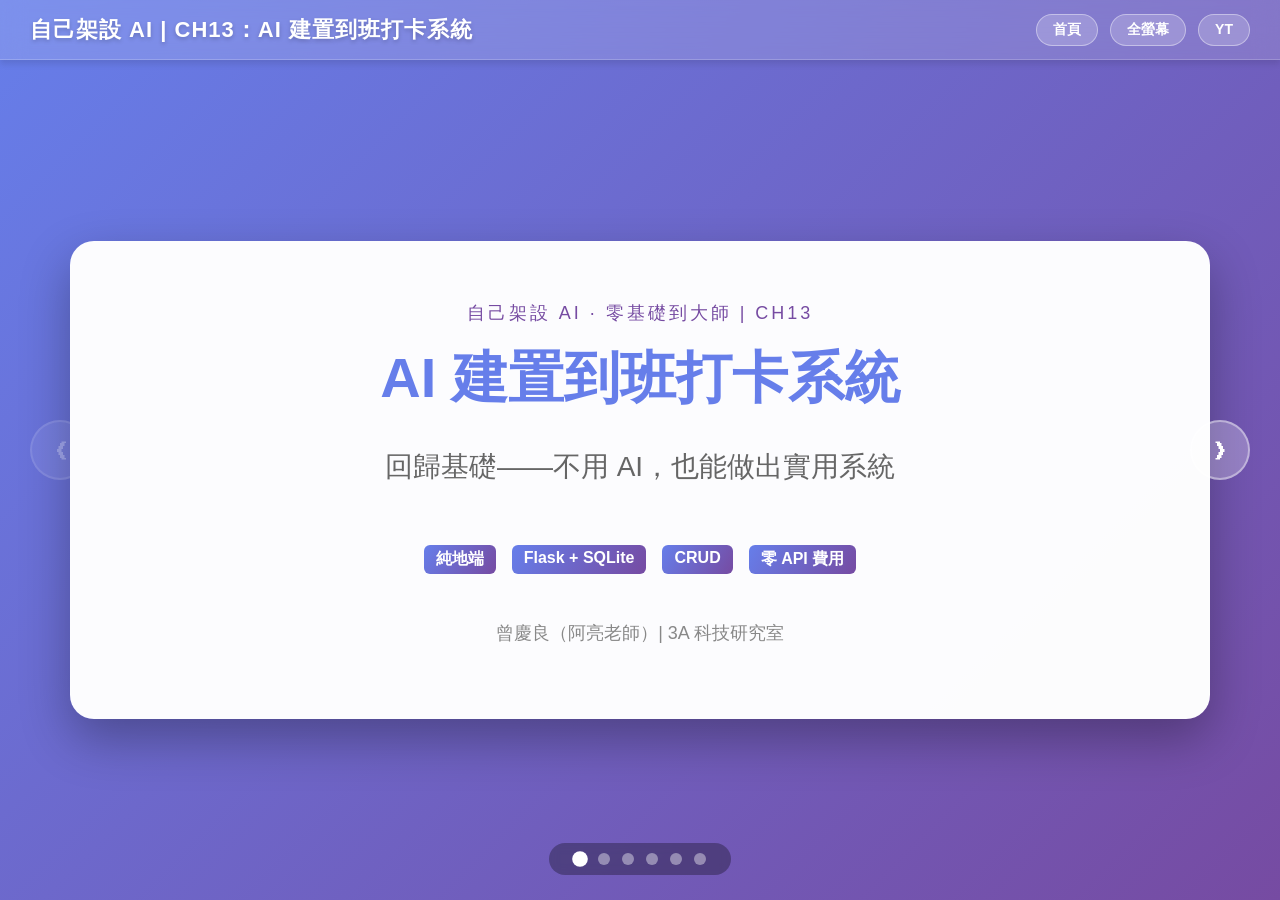
==== 簡報/index.html @ b90b5bf9 "初始化 CH13 到班打卡系統 + 課程簡報 deck" ====
<!DOCTYPE html>
<html lang="zh-TW">
<head>
<meta charset="UTF-8">
<meta name="viewport" content="width=device-width, initial-scale=1.0">
<title>CH13 · AI 建置到班打卡系統</title>
<style>
  * { margin:0; padding:0; box-sizing:border-box; }
  body { font-family:'Microsoft JhengHei','Segoe UI',Arial,sans-serif; background:linear-gradient(135deg,#667eea 0%,#764ba2 100%); min-height:100vh; overflow:hidden; color:#333; }
  .nav-bar { position:fixed; top:0; left:0; right:0; height:60px; background:rgba(255,255,255,.15); backdrop-filter:blur(12px); border-bottom:1px solid rgba(255,255,255,.2); display:flex; justify-content:space-between; align-items:center; padding:0 30px; z-index:10000; box-shadow:0 4px 6px rgba(0,0,0,.1); }
  .nav-title { font-size:22px; font-weight:700; color:#fff; letter-spacing:1px; text-shadow:0 2px 4px rgba(0,0,0,.2); }
  .nav-buttons { display:flex; gap:12px; }
  .nav-btn { background:rgba(255,255,255,.2); border:1px solid rgba(255,255,255,.4); color:#fff; padding:6px 16px; border-radius:20px; cursor:pointer; font-size:14px; font-weight:600; text-decoration:none!important; transition:all .3s; }
  .nav-btn:hover { background:rgba(255,255,255,.4); transform:translateY(-2px); }
  .nav-arrow { position:fixed; top:50%; transform:translateY(-50%); background:rgba(255,255,255,.25); color:#fff; width:60px; height:60px; border-radius:50%; border:2px solid rgba(255,255,255,.4); font-size:24px; cursor:pointer; z-index:9000; transition:all .3s; display:flex; align-items:center; justify-content:center; }
  .nav-arrow:hover { background:rgba(255,255,255,.5); transform:translateY(-50%) scale(1.1); }
  .prev-arrow { left:30px; } .next-arrow { right:30px; }
  .nav-arrow:disabled { opacity:.3; cursor:not-allowed; }
  .slide-container { width:100%; height:100vh; padding-top:60px; position:relative; z-index:1; }
  .slide { position:absolute; top:60px; left:0; width:100%; height:calc(100vh - 60px); display:none; align-items:center; justify-content:center; padding:40px; opacity:0; transition:opacity .4s; z-index:10; }
  .slide.active { display:flex; opacity:1; z-index:20; }
  .content-card { background:rgba(255,255,255,.98); border-radius:24px; box-shadow:0 20px 50px rgba(0,0,0,.3); padding:56px; max-width:1400px; width:95%; max-height:88vh; overflow-y:auto; }
  h1 { color:#667eea; font-size:52px; margin-bottom:24px; text-align:center; }
  h2 { color:#764ba2; font-size:36px; margin-bottom:26px; border-bottom:3px solid #667eea; padding-bottom:12px; }
  h3 { color:#667eea; font-size:23px; margin:4px 0 8px; }
  p,li { font-size:21px; line-height:1.85; color:#444; margin-bottom:12px; }
  ul,ol { margin-left:28px; }
  .subtitle { font-size:28px; color:#666; text-align:center; margin-bottom:20px; }
  .highlight { background:linear-gradient(120deg,#667eea,#764ba2); padding:4px 12px; border-radius:6px; font-weight:bold; color:#fff; display:inline-block; margin:3px; }
  .tag-container { display:flex; justify-content:center; flex-wrap:wrap; gap:10px; margin-top:30px; }
  .grid { display:grid; grid-template-columns:repeat(auto-fit,minmax(280px,1fr)); gap:20px; margin-top:22px; }
  .card { background:linear-gradient(145deg,#f8f9ff,#fff); padding:26px; border-radius:16px; border:2px solid #e8eaff; transition:all .3s; }
  .card:hover { transform:translateY(-6px); border-color:#667eea; box-shadow:0 10px 26px rgba(102,126,234,.2); }
  .ico { font-size:44px; display:block; margin-bottom:10px; }
  .box { padding:22px 25px; border-radius:12px; margin:20px 0; border-left:6px solid; font-size:20px; }
  .info { background:#e8f4fd; border-color:#667eea; color:#1a365d; }
  .success { background:#e6ffed; border-color:#48bb78; color:#22543d; }
  .warning { background:#fef3cd; border-color:#f6ad55; color:#744210; }
  .flow { display:flex; align-items:center; justify-content:center; gap:14px; flex-wrap:wrap; margin:24px 0; }
  .flow .node { background:linear-gradient(135deg,#667eea,#764ba2); color:#fff; padding:16px 24px; border-radius:14px; font-size:20px; font-weight:700; }
  .flow .arr { font-size:28px; color:#764ba2; }
  .indicators { position:fixed; bottom:25px; left:50%; transform:translateX(-50%); display:flex; gap:12px; z-index:4000; padding:10px 25px; background:rgba(0,0,0,.3); border-radius:30px; backdrop-filter:blur(5px); }
  .dot { width:12px; height:12px; background:rgba(255,255,255,.4); border-radius:50%; cursor:pointer; transition:all .3s; }
  .dot.active { background:#fff; transform:scale(1.3); }
</style>
</head>
<body>
<div class="nav-bar">
  <div class="nav-title">自己架設 AI | CH13：AI 建置到班打卡系統</div>
  <div class="nav-buttons">
    <button class="nav-btn" onclick="goToSlide(0)">首頁</button>
    <button class="nav-btn" onclick="toggleFullscreen()">全螢幕</button>
    <a href="https://www.youtube.com/@Liang-yt02" target="_blank" class="nav-btn">YT</a>
  </div>
</div>
<div class="slide-container">

  <div class="slide active"><div class="content-card" style="text-align:center;display:flex;flex-direction:column;justify-content:center;align-items:center;">
    <p style="color:#764ba2;letter-spacing:3px;font-size:18px;margin-bottom:10px;">自己架設 AI · 零基礎到大師 | CH13</p>
    <h1 style="font-size:56px;">AI 建置到班打卡系統</h1>
    <p class="subtitle">回歸基礎——不用 AI，也能做出實用系統</p>
    <div class="tag-container"><span class="highlight">純地端</span><span class="highlight">Flask + SQLite</span><span class="highlight">CRUD</span><span class="highlight">零 API 費用</span></div>
    <p style="margin-top:40px;color:#888;font-size:18px;">曾慶良（阿亮老師）| 3A 科技研究室</p>
  </div></div>

  <div class="slide"><div class="content-card">
    <h2>本章學習目標</h2>
    <div class="grid">
      <div class="card"><span class="ico">🗄️</span><h3>Flask + SQLite CRUD</h3><p>首頁、管理介面、打卡介面三頁面，完整的新增/查詢/更新。</p></div>
      <div class="card"><span class="ico">📑</span><h3>CSV 匯入匯出</h3><p>處理繁中編碼（UTF-8／Big5／BOM），確保 Excel 正確開啟。</p></div>
      <div class="card"><span class="ico">📷</span><h3>照片自動配對</h3><p>用「班級+座號」命名規則，智慧匹配並顯示學生照片。</p></div>
      <div class="card"><span class="ico">🔄</span><h3>Fetch 非同步互動</h3><p>前端 Fetch API × 後端 Flask JSON，不刷新頁面就更新。</p></div>
    </div>
  </div></div>

  <div class="slide"><div class="content-card">
    <h2>為什麼這章「不用 AI」？</h2>
    <div class="box success">🎯 本單元是全書的<strong>「回歸基礎」章</strong>——讓你體會：<strong>不是所有系統都需要 AI</strong>。打卡是結構化的資料操作，用資料庫就很好，硬加 AI 反而多餘。</div>
    <div class="grid">
      <div class="card"><span class="ico">🏠</span><h3>完全本機運作</h3><p>安裝完不需網路連線。</p></div>
      <div class="card"><span class="ico">🔑</span><h3>不需 API Key</h3><p>沒有雲端服務費用。</p></div>
      <div class="card"><span class="ico">🪶</span><h3>相依超輕量</h3><p>只有 Flask 和 Werkzeug。</p></div>
    </div>
  </div></div>

  <div class="slide"><div class="content-card">
    <h2>三頁面架構 &amp; 資料流</h2>
    <div class="flow">
      <div class="node">🏠 首頁導覽</div>
      <div class="arr">·</div>
      <div class="node">⚙️ 管理介面</div>
      <div class="arr">·</div>
      <div class="node">✅ 打卡介面</div>
    </div>
    <div class="box info">前端 <code style="background:#eef0ff;padding:2px 8px;border-radius:5px">Fetch API</code> 送 JSON 給後端 Flask 路由，後端操作 SQLite（<code style="background:#eef0ff;padding:2px 8px;border-radius:5px">CREATE TABLE</code>／<code style="background:#eef0ff;padding:2px 8px;border-radius:5px">INSERT OR REPLACE</code>／<code style="background:#eef0ff;padding:2px 8px;border-radius:5px">SELECT</code> + 日期範圍篩選），再把結果回傳更新畫面。</div>
    <div class="box warning">💡 前後端分離：不同頁面的 JavaScript 邏輯拆到獨立 JS 檔，好維護、好擴充。</div>
  </div></div>

  <div class="slide"><div class="content-card">
    <h2>兩個實戰細節</h2>
    <div class="grid">
      <div class="card"><span class="ico">📊</span><h3>CSV 編碼陷阱</h3><p>繁中在 Excel 常變亂碼——關鍵在 UTF-8 的 BOM 標記與 Big5 的取捨，匯出時處理好就不亂碼。</p></div>
      <div class="card"><span class="ico">🖼️</span><h3>照片智慧配對</h3><p>照片檔名用「班級+座號」，系統自動對應到學生資料，不用一張張手動綁。</p></div>
    </div>
    <div class="box success">✅ 學會這章，你就掌握了「Flask + 資料庫 + 檔案處理」這套最實用的地端應用骨架，日後任何小工具都能套。</div>
  </div></div>

  <div class="slide"><div class="content-card" style="text-align:center;">
    <h2 style="border:none;">CH13 重點回顧</h2>
    <div class="grid" style="text-align:left;">
      <div class="card"><h3>做出什麼</h3><p>純地端打卡系統：管理、打卡、匯入匯出。</p></div>
      <div class="card"><h3>核心技術</h3><p>Flask + SQLite CRUD + Fetch 非同步。</p></div>
      <div class="card"><h3>關鍵觀念</h3><p>不是所有系統都需要 AI，用對工具最重要。</p></div>
      <div class="card"><h3>可帶走的骨架</h3><p>Flask + 資料庫 + 檔案處理，通用小工具模板。</p></div>
    </div>
    <p style="margin-top:34px;font-size:26px;color:#667eea;font-weight:bold;">下一章：CH14 · Claude AI 平台開發完整版</p>
  </div></div>

</div>
<button class="nav-arrow prev-arrow" id="prevBtn" onclick="changeSlide(-1)">❮</button>
<button class="nav-arrow next-arrow" id="nextBtn" onclick="changeSlide(1)">❯</button>
<div class="indicators" id="indicatorContainer"></div>
<script>
  let currentSlide=0; const slides=document.querySelectorAll('.slide'); const total=slides.length;
  function init(){ const c=document.getElementById('indicatorContainer'); slides.forEach((_,i)=>{const d=document.createElement('div');d.className='dot';d.onclick=()=>goToSlide(i);c.appendChild(d);}); show(0); document.addEventListener('keydown',e=>{if(e.key==='ArrowLeft')changeSlide(-1);if(e.key==='ArrowRight')changeSlide(1);}); }
  function show(i){ if(i<0)i=0; if(i>=total)i=total-1; slides.forEach(s=>s.classList.remove('active')); slides[i].classList.add('active'); currentSlide=i; document.querySelectorAll('.dot').forEach((d,x)=>d.classList.toggle('active',x===i)); document.getElementById('prevBtn').disabled=i===0; document.getElementById('nextBtn').disabled=i===total-1; }
  function changeSlide(d){ show(currentSlide+d); } function goToSlide(i){ show(i); }
  function toggleFullscreen(){ if(!document.fullscreenElement)document.documentElement.requestFullscreen(); else if(document.exitFullscreen)document.exitFullscreen(); }
  init();
</script>
</body>
</html>
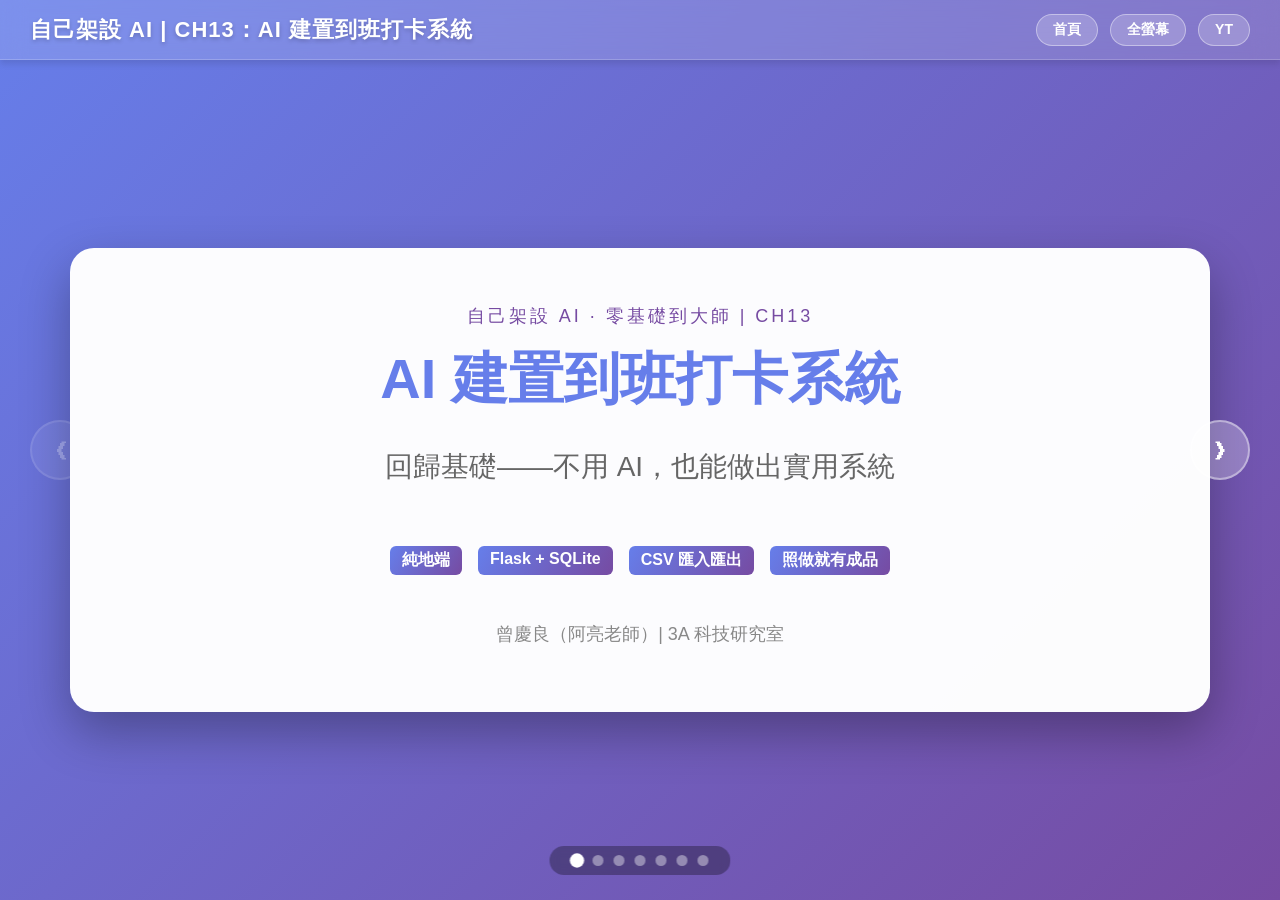
==== commit e426294b: "簡報升級為可照做實作版（加 STEP 下載/安裝/設定/啟動/使用 + 真實指令）" ====
--- a/簡報/index.html
+++ b/簡報/index.html
@@ -19,28 +19,32 @@
   .slide-container { width:100%; height:100vh; padding-top:60px; position:relative; z-index:1; }
   .slide { position:absolute; top:60px; left:0; width:100%; height:calc(100vh - 60px); display:none; align-items:center; justify-content:center; padding:40px; opacity:0; transition:opacity .4s; z-index:10; }
   .slide.active { display:flex; opacity:1; z-index:20; }
-  .content-card { background:rgba(255,255,255,.98); border-radius:24px; box-shadow:0 20px 50px rgba(0,0,0,.3); padding:56px; max-width:1400px; width:95%; max-height:88vh; overflow-y:auto; }
+  .content-card { background:rgba(255,255,255,.98); border-radius:24px; box-shadow:0 20px 50px rgba(0,0,0,.3); padding:52px 56px; max-width:1400px; width:95%; max-height:88vh; overflow-y:auto; }
   h1 { color:#667eea; font-size:52px; margin-bottom:24px; text-align:center; }
-  h2 { color:#764ba2; font-size:36px; margin-bottom:26px; border-bottom:3px solid #667eea; padding-bottom:12px; }
-  h3 { color:#667eea; font-size:23px; margin:4px 0 8px; }
-  p,li { font-size:21px; line-height:1.85; color:#444; margin-bottom:12px; }
+  h2 { color:#764ba2; font-size:34px; margin-bottom:22px; border-bottom:3px solid #667eea; padding-bottom:12px; }
+  h2 .step-badge { background:linear-gradient(135deg,#667eea,#764ba2); color:#fff; font-size:20px; padding:4px 16px; border-radius:20px; margin-right:12px; vertical-align:middle; }
+  h3 { color:#667eea; font-size:22px; margin:4px 0 8px; }
+  p,li { font-size:21px; line-height:1.8; color:#444; margin-bottom:10px; }
   ul,ol { margin-left:28px; }
   .subtitle { font-size:28px; color:#666; text-align:center; margin-bottom:20px; }
   .highlight { background:linear-gradient(120deg,#667eea,#764ba2); padding:4px 12px; border-radius:6px; font-weight:bold; color:#fff; display:inline-block; margin:3px; }
   .tag-container { display:flex; justify-content:center; flex-wrap:wrap; gap:10px; margin-top:30px; }
-  .grid { display:grid; grid-template-columns:repeat(auto-fit,minmax(280px,1fr)); gap:20px; margin-top:22px; }
-  .card { background:linear-gradient(145deg,#f8f9ff,#fff); padding:26px; border-radius:16px; border:2px solid #e8eaff; transition:all .3s; }
+  .grid { display:grid; grid-template-columns:repeat(auto-fit,minmax(280px,1fr)); gap:18px; margin-top:20px; }
+  .card { background:linear-gradient(145deg,#f8f9ff,#fff); padding:24px; border-radius:16px; border:2px solid #e8eaff; transition:all .3s; }
   .card:hover { transform:translateY(-6px); border-color:#667eea; box-shadow:0 10px 26px rgba(102,126,234,.2); }
-  .ico { font-size:44px; display:block; margin-bottom:10px; }
-  .box { padding:22px 25px; border-radius:12px; margin:20px 0; border-left:6px solid; font-size:20px; }
+  .ico { font-size:42px; display:block; margin-bottom:8px; }
+  .box { padding:20px 24px; border-radius:12px; margin:16px 0; border-left:6px solid; font-size:20px; }
   .info { background:#e8f4fd; border-color:#667eea; color:#1a365d; }
   .success { background:#e6ffed; border-color:#48bb78; color:#22543d; }
   .warning { background:#fef3cd; border-color:#f6ad55; color:#744210; }
-  .flow { display:flex; align-items:center; justify-content:center; gap:14px; flex-wrap:wrap; margin:24px 0; }
-  .flow .node { background:linear-gradient(135deg,#667eea,#764ba2); color:#fff; padding:16px 24px; border-radius:14px; font-size:20px; font-weight:700; }
-  .flow .arr { font-size:28px; color:#764ba2; }
-  .indicators { position:fixed; bottom:25px; left:50%; transform:translateX(-50%); display:flex; gap:12px; z-index:4000; padding:10px 25px; background:rgba(0,0,0,.3); border-radius:30px; backdrop-filter:blur(5px); }
-  .dot { width:12px; height:12px; background:rgba(255,255,255,.4); border-radius:50%; cursor:pointer; transition:all .3s; }
+  .flow { display:flex; align-items:center; justify-content:center; gap:14px; flex-wrap:wrap; margin:20px 0; }
+  .flow .node { background:linear-gradient(135deg,#667eea,#764ba2); color:#fff; padding:14px 22px; border-radius:14px; font-size:19px; font-weight:700; }
+  .flow .arr { font-size:26px; color:#764ba2; }
+  .term { background:#1e1e2e; color:#cdd6f4; border-radius:12px; padding:18px 22px; font-family:'Consolas','Courier New',monospace; font-size:19px; line-height:1.75; margin:14px 0; }
+  .term .cm { color:#a6e3a1; } .term .out { color:#9399b2; } .term .cmt { color:#7f849c; }
+  code { background:#eef0ff; color:#5a4bd0; padding:2px 8px; border-radius:5px; font-family:'Consolas',monospace; font-size:18px; }
+  .indicators { position:fixed; bottom:25px; left:50%; transform:translateX(-50%); display:flex; gap:10px; z-index:4000; padding:9px 22px; background:rgba(0,0,0,.3); border-radius:30px; backdrop-filter:blur(5px); }
+  .dot { width:11px; height:11px; background:rgba(255,255,255,.4); border-radius:50%; cursor:pointer; transition:all .3s; }
   .dot.active { background:#fff; transform:scale(1.3); }
 </style>
 </head>
@@ -59,61 +63,75 @@
     <p style="color:#764ba2;letter-spacing:3px;font-size:18px;margin-bottom:10px;">自己架設 AI · 零基礎到大師 | CH13</p>
     <h1 style="font-size:56px;">AI 建置到班打卡系統</h1>
     <p class="subtitle">回歸基礎——不用 AI，也能做出實用系統</p>
-    <div class="tag-container"><span class="highlight">純地端</span><span class="highlight">Flask + SQLite</span><span class="highlight">CRUD</span><span class="highlight">零 API 費用</span></div>
+    <div class="tag-container"><span class="highlight">純地端</span><span class="highlight">Flask + SQLite</span><span class="highlight">CSV 匯入匯出</span><span class="highlight">照做就有成品</span></div>
     <p style="margin-top:40px;color:#888;font-size:18px;">曾慶良（阿亮老師）| 3A 科技研究室</p>
   </div></div>
 
   <div class="slide"><div class="content-card">
-    <h2>本章學習目標</h2>
+    <h2>這一章你會做出什麼</h2>
     <div class="grid">
-      <div class="card"><span class="ico">🗄️</span><h3>Flask + SQLite CRUD</h3><p>首頁、管理介面、打卡介面三頁面，完整的新增/查詢/更新。</p></div>
-      <div class="card"><span class="ico">📑</span><h3>CSV 匯入匯出</h3><p>處理繁中編碼（UTF-8／Big5／BOM），確保 Excel 正確開啟。</p></div>
-      <div class="card"><span class="ico">📷</span><h3>照片自動配對</h3><p>用「班級+座號」命名規則，智慧匹配並顯示學生照片。</p></div>
-      <div class="card"><span class="ico">🔄</span><h3>Fetch 非同步互動</h3><p>前端 Fetch API × 後端 Flask JSON，不刷新頁面就更新。</p></div>
+      <div class="card"><span class="ico">🗄️</span><h3>三頁面打卡系統</h3><p>首頁導覽、管理介面、打卡介面，Flask + SQLite CRUD。</p></div>
+      <div class="card"><span class="ico">📑</span><h3>CSV 匯入匯出</h3><p>名單匯入、報表匯出，處理繁中編碼（UTF-8 + BOM）。</p></div>
+      <div class="card"><span class="ico">📷</span><h3>照片自動配對</h3><p>用「班級+座號」命名，自動對應學生照片。</p></div>
+      <div class="card"><span class="ico">🔄</span><h3>Fetch 非同步</h3><p>前端 Fetch × 後端 JSON，不刷新頁面就更新。</p></div>
     </div>
+    <div class="box success">🎯 核心觀念：<strong>不是所有系統都需要 AI</strong>。打卡是結構化資料操作，用資料庫最合適——這是全書的「回歸基礎」章。</div>
   </div></div>
 
   <div class="slide"><div class="content-card">
-    <h2>為什麼這章「不用 AI」？</h2>
-    <div class="box success">🎯 本單元是全書的<strong>「回歸基礎」章</strong>——讓你體會：<strong>不是所有系統都需要 AI</strong>。打卡是結構化的資料操作，用資料庫就很好，硬加 AI 反而多餘。</div>
-    <div class="grid">
-      <div class="card"><span class="ico">🏠</span><h3>完全本機運作</h3><p>安裝完不需網路連線。</p></div>
-      <div class="card"><span class="ico">🔑</span><h3>不需 API Key</h3><p>沒有雲端服務費用。</p></div>
-      <div class="card"><span class="ico">🪶</span><h3>相依超輕量</h3><p>只有 Flask 和 Werkzeug。</p></div>
-    </div>
+    <h2><span class="step-badge">STEP 1</span>下載專案 &amp; 安裝套件</h2>
+    <div class="term"><span class="cmt"># 下載專案</span>
+<span class="cm">git clone https://github.com/ChatGPT3a01/AI-Attendance-System.git</span>
+<span class="cm">cd AI-Attendance-System</span>
+<span class="cmt"># 安裝套件（超輕量，只有 Flask 和 Werkzeug）</span>
+<span class="cm">pip install -r requirements.txt</span>
+<span class="out">Successfully installed Flask-2.3.3 Werkzeug-2.3.7  ← 成功</span></div>
+    <div class="box info">🪶 這章相依超輕量、<b>完全本機運作</b>：不需 API Key、不需網路、沒有雲端費用。</div>
   </div></div>
 
   <div class="slide"><div class="content-card">
-    <h2>三頁面架構 &amp; 資料流</h2>
+    <h2><span class="step-badge">STEP 2</span>啟動系統</h2>
+    <div class="term"><span class="cm">python app.py</span>
+<span class="out"> * Running on http://localhost:5000  ← 啟動成功</span></div>
+    <p>打開瀏覽器前往 <code>http://localhost:5000</code>，會看到三個入口：<b>首頁 / 管理介面 / 打卡介面</b>。</p>
     <div class="flow">
-      <div class="node">🏠 首頁導覽</div>
-      <div class="arr">·</div>
-      <div class="node">⚙️ 管理介面</div>
-      <div class="arr">·</div>
-      <div class="node">✅ 打卡介面</div>
+      <div class="node">🏠 首頁</div><div class="arr">·</div>
+      <div class="node">⚙️ 管理</div><div class="arr">·</div>
+      <div class="node">✅ 打卡</div>
     </div>
-    <div class="box info">前端 <code style="background:#eef0ff;padding:2px 8px;border-radius:5px">Fetch API</code> 送 JSON 給後端 Flask 路由，後端操作 SQLite（<code style="background:#eef0ff;padding:2px 8px;border-radius:5px">CREATE TABLE</code>／<code style="background:#eef0ff;padding:2px 8px;border-radius:5px">INSERT OR REPLACE</code>／<code style="background:#eef0ff;padding:2px 8px;border-radius:5px">SELECT</code> + 日期範圍篩選），再把結果回傳更新畫面。</div>
-    <div class="box warning">💡 前後端分離：不同頁面的 JavaScript 邏輯拆到獨立 JS 檔，好維護、好擴充。</div>
+    <div class="box warning">⚠️ 找不到 <code>python</code>？Windows 試 <code>py app.py</code>；Mac 試 <code>python3 app.py</code>。</div>
   </div></div>
 
   <div class="slide"><div class="content-card">
-    <h2>兩個實戰細節</h2>
-    <div class="grid">
-      <div class="card"><span class="ico">📊</span><h3>CSV 編碼陷阱</h3><p>繁中在 Excel 常變亂碼——關鍵在 UTF-8 的 BOM 標記與 Big5 的取捨，匯出時處理好就不亂碼。</p></div>
-      <div class="card"><span class="ico">🖼️</span><h3>照片智慧配對</h3><p>照片檔名用「班級+座號」，系統自動對應到學生資料，不用一張張手動綁。</p></div>
-    </div>
-    <div class="box success">✅ 學會這章，你就掌握了「Flask + 資料庫 + 檔案處理」這套最實用的地端應用骨架，日後任何小工具都能套。</div>
+    <h2><span class="step-badge">STEP 3</span>匯入學生名單（CSV）</h2>
+    <ol>
+      <li>進「<b>管理介面</b>」，點「<b>下載 CSV 模板</b>」。</li>
+      <li>用 Excel 打開模板，填入<b>班級、座號、姓名</b>等欄位。</li>
+      <li>存檔（<b>另存為 UTF-8 編碼</b>，避免亂碼）。</li>
+      <li>回到管理介面「<b>選擇 CSV 檔案</b>」→ 上傳。</li>
+    </ol>
+    <div class="box warning">⚠️ 繁中亂碼？模板已含 <b>BOM 標記</b> 讓 Excel 正確顯示；若仍亂碼，用記事本開啟另存 UTF-8。照片檔名用「<b>班級+座號</b>」就會自動配對。</div>
+  </div></div>
+
+  <div class="slide"><div class="content-card">
+    <h2><span class="step-badge">STEP 4</span>打卡 &amp; 匯出報表</h2>
+    <ol>
+      <li>進「<b>打卡介面</b>」，學生點自己的名字/座號即完成打卡（Fetch 即時寫入 SQLite，不刷新頁面）。</li>
+      <li>回「管理介面」可依<b>日期範圍</b>查詢出缺勤。</li>
+      <li>點「<b>匯出報表</b>」下載 CSV（UTF-8，可直接用 Excel 開）。</li>
+    </ol>
+    <div class="box success">🎉 一套「名單匯入 → 打卡 → 報表匯出」的到班系統，完全跑在你自己的電腦上！</div>
   </div></div>
 
   <div class="slide"><div class="content-card" style="text-align:center;">
     <h2 style="border:none;">CH13 重點回顧</h2>
     <div class="grid" style="text-align:left;">
-      <div class="card"><h3>做出什麼</h3><p>純地端打卡系統：管理、打卡、匯入匯出。</p></div>
+      <div class="card"><h3>成品</h3><p>純地端打卡系統：名單匯入、打卡、報表匯出。</p></div>
       <div class="card"><h3>核心技術</h3><p>Flask + SQLite CRUD + Fetch 非同步。</p></div>
-      <div class="card"><h3>關鍵觀念</h3><p>不是所有系統都需要 AI，用對工具最重要。</p></div>
-      <div class="card"><h3>可帶走的骨架</h3><p>Flask + 資料庫 + 檔案處理，通用小工具模板。</p></div>
+      <div class="card"><h3>實作四步</h3><p>下載安裝→啟動→匯入名單→打卡匯出。</p></div>
+      <div class="card"><h3>可帶走骨架</h3><p>Flask + 資料庫 + 檔案處理，通用小工具模板。</p></div>
     </div>
-    <p style="margin-top:34px;font-size:26px;color:#667eea;font-weight:bold;">下一章：CH14 · Claude AI 平台開發完整版</p>
+    <p style="margin-top:30px;font-size:26px;color:#667eea;font-weight:bold;">下一章：CH14 · Claude AI 平台開發完整版</p>
   </div></div>
 
 </div>
